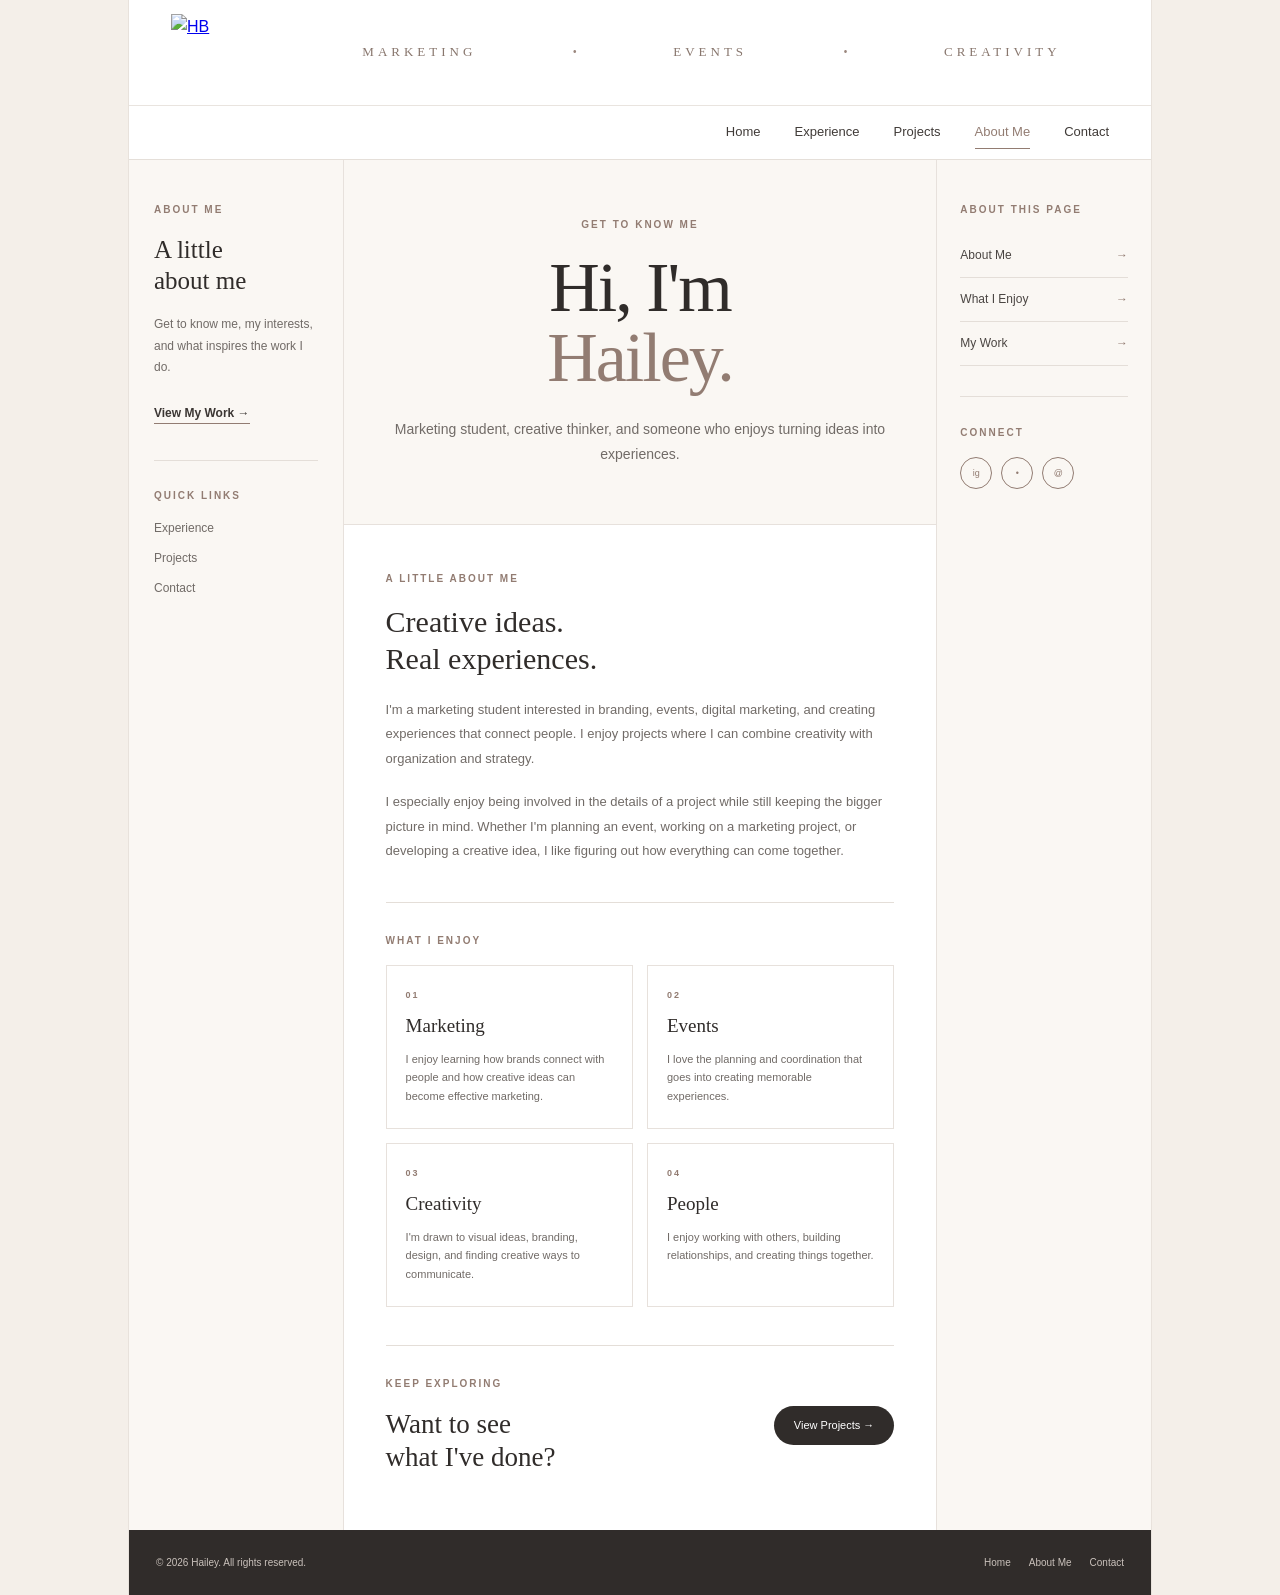
==== about.html @ aefda686 "Remove Resume link from about.html Removed the Resume link from the navigation." ====
<!DOCTYPE html>
<html lang="en">

<head>

    <meta charset="UTF-8">

    <meta
        name="viewport"
        content="width=device-width, initial-scale=1.0"
    >

    <title>About Me | Hailey</title>

    <link rel="stylesheet" href="style.css">

</head>


<body>

<div class="site">


    <!-- =====================================================
         HEADER
         ===================================================== -->

    <header class="header">


        <div class="brand-row">


            <a href="index.html" class="logo">

                <img
                    src="hb-logo-transparent.png"
                    alt="HB"
                >

            </a>


            <div class="tagline">

                <span>MARKETING</span>

                <span class="separator">•</span>

                <span>EVENTS</span>

                <span class="separator">•</span>

                <span>CREATIVITY</span>

            </div>


        </div>


        <!-- NAVIGATION -->

        <nav class="navigation">

            <div id="nav"></div>

        </nav>


    </header>



    <!-- =====================================================
         THREE COLUMN LAYOUT
         ===================================================== -->

    <div class="columns">


        <!-- =================================================
             LEFT PANEL
             ================================================= -->

        <aside class="left-panel">


            <div>

                <div class="label">
                    ABOUT ME
                </div>


                <h2>
                    A little<br>
                    about me
                </h2>


                <p>
                    Get to know me, my interests, and
                    what inspires the work I do.
                </p>


                <a
                    href="projects.html"
                    class="arrow-link"
                >
                    View My Work →
                </a>

            </div>



            <!-- QUICK LINKS -->

            <div class="quick-links">

                <div class="label">
                    QUICK LINKS
                </div>


                <a href="experience.html">
                    Experience
                </a>


                <a href="projects.html">
                    Projects
                </a>



                <a href="contact.html">
                    Contact
                </a>

            </div>


        </aside>



        <!-- =================================================
             CENTER
             ================================================= -->

        <main class="center-panel">


            <!-- ABOUT HERO -->

            <section class="about-hero">


                <div class="about-hero-inner">


                    <div class="small-heading">
                        Get to know me
                    </div>


                    <h1>
                        Hi, I'm<br>
                        <span>Hailey.</span>
                    </h1>


                    <p>
                        Marketing student, creative thinker,
                        and someone who enjoys turning ideas
                        into experiences.
                    </p>


                </div>


            </section>



            <!-- ABOUT CONTENT -->

            <section class="about-content">


                <div class="label">
                    A LITTLE ABOUT ME
                </div>


                <h2>
                    Creative ideas.<br>
                    Real experiences.
                </h2>


                <p>

                    I'm a marketing student interested in
                    branding, events, digital marketing,
                    and creating experiences that connect
                    people. I enjoy projects where I can
                    combine creativity with organization
                    and strategy.

                </p>


                <p>

                    I especially enjoy being involved in
                    the details of a project while still
                    keeping the bigger picture in mind.
                    Whether I'm planning an event, working
                    on a marketing project, or developing
                    a creative idea, I like figuring out
                    how everything can come together.

                </p>



                <!-- WHAT I ENJOY -->

                <div class="about-divider"></div>


                <div class="label">
                    WHAT I ENJOY
                </div>


                <div class="about-grid">


                    <div class="about-card">

                        <div class="about-number">
                            01
                        </div>

                        <h3>
                            Marketing
                        </h3>

                        <p>
                            I enjoy learning how brands
                            connect with people and how
                            creative ideas can become
                            effective marketing.
                        </p>

                    </div>



                    <div class="about-card">

                        <div class="about-number">
                            02
                        </div>

                        <h3>
                            Events
                        </h3>

                        <p>
                            I love the planning and
                            coordination that goes into
                            creating memorable experiences.
                        </p>

                    </div>



                    <div class="about-card">

                        <div class="about-number">
                            03
                        </div>

                        <h3>
                            Creativity
                        </h3>

                        <p>
                            I'm drawn to visual ideas,
                            branding, design, and finding
                            creative ways to communicate.
                        </p>

                    </div>



                    <div class="about-card">

                        <div class="about-number">
                            04
                        </div>

                        <h3>
                            People
                        </h3>

                        <p>
                            I enjoy working with others,
                            building relationships, and
                            creating things together.
                        </p>

                    </div>


                </div>



                <!-- FINAL SECTION -->

                <div class="about-divider"></div>


                <div class="about-bottom">


                    <div>

                        <div class="label">
                            KEEP EXPLORING
                        </div>


                        <h2>
                            Want to see<br>
                            what I've done?
                        </h2>

                    </div>


                    <a
                        href="projects.html"
                        class="about-button"
                    >
                        View Projects →
                    </a>


                </div>


            </section>


        </main>



        <!-- =================================================
             RIGHT PANEL
             ================================================= -->

        <aside class="right-panel">


            <div>


                <div class="label">
                    ABOUT THIS PAGE
                </div>


                <a
                    href="#about"
                    class="right-link"
                >
                    About Me
                    <span>→</span>
                </a>


                <a
                    href="#interests"
                    class="right-link"
                >
                    What I Enjoy
                    <span>→</span>
                </a>


                <a
                    href="#work"
                    class="right-link"
                >
                    My Work
                    <span>→</span>
                </a>


            </div>



            <!-- CONNECT -->

            <div class="connect">

                <div class="label">
                    CONNECT
                </div>


                <div class="social">

                    <a
                        href="#"
                        aria-label="Instagram"
                    >
                        ig
                    </a>


                    <a
                        href="#"
                        aria-label="Social"
                    >
                        •
                    </a>


                    <a
                        href="mailto:YOUR-EMAIL@example.com"
                        aria-label="Email"
                    >
                        @
                    </a>

                </div>

            </div>


        </aside>


    </div>



    <!-- =====================================================
         FOOTER
         ===================================================== -->

    <footer>

        <span>
            © 2026 Hailey. All rights reserved.
        </span>


        <div>

            <a href="index.html">
                Home
            </a>


            <a href="about.html">
                About Me
            </a>


            <a href="contact.html">
                Contact
            </a>

        </div>

    </footer>


</div>



<script src="nav.js"></script>

</body>

</html>
---- style.css ----
/* =========================================================
   HAILEY PORTFOLIO
   ========================================================= */


/* RESET */

* {
    margin: 0;
    padding: 0;
    box-sizing: border-box;
}


html {
    scroll-behavior: smooth;
}


body {

    background: #f4efe9;

    color: #302c2a;

    font-family:
        Arial,
        Helvetica,
        sans-serif;

    line-height: 1.6;
}


/* =========================================================
   MAIN WEBSITE
   10% BACKGROUND ON EACH SIDE
   ========================================================= */

.site {

    width: 80%;

    margin: 0 auto;

    min-height: 100vh;

    background: #ffffff;

    border-left: 1px solid #e8e2dc;

    border-right: 1px solid #e8e2dc;
}


/* =========================================================
   HEADER
   ========================================================= */

.header {

    background: #ffffff;

    border-bottom: 1px solid #e5dfd9;
}


/* =========================================================
   LOGO + TAGLINE
   ========================================================= */

.brand-row {

    height: 105px;

    display: flex;

    align-items: center;

    padding: 12px 42px;
}


.logo {

    width: 78px;

    height: 78px;

    display: flex;

    align-items: center;

    justify-content: center;

    flex-shrink: 0;
}


.logo img {

    width: 100%;

    height: 100%;

    object-fit: contain;

    display: block;
}


/* =========================================================
   MARKETING • EVENTS • CREATIVITY
   ========================================================= */

.tagline {

    flex: 1;

    margin-left: 65px;

    display: flex;

    align-items: center;

    justify-content: space-around;

    color: #88766d;

    font-family:
        Georgia,
        "Times New Roman",
        serif;

    font-size: 13px;

    font-weight: 500;

    letter-spacing: 4px;
}


.separator {

    font-family: Arial, sans-serif;

    font-size: 10px;

    letter-spacing: 0;

    color: #9b877e;
}


/* =========================================================
   NAVIGATION
   ========================================================= */

.navigation {

    border-top: 1px solid #e9e4df;

    padding: 14px 42px;
}


#nav {

    display: flex;

    justify-content: flex-end;
}


.nav-links {

    display: flex;

    align-items: center;

    gap: 34px;
}


.nav-links a {

    position: relative;

    color: #403b38;

    text-decoration: none;

    font-size: 13px;

    font-weight: 500;

    padding: 2px 0;
}


.nav-links a:hover {

    color: #927c72;
}


.nav-links a.active {

    color: #927c72;
}


.nav-links a::after {

    content: "";

    position: absolute;

    left: 0;

    bottom: -4px;

    width: 0;

    height: 1px;

    background: #927c72;

    transition: width 0.2s ease;
}


.nav-links a:hover::after,

.nav-links a.active::after {

    width: 100%;
}


/* =========================================================
   THREE COLUMN LAYOUT
   ========================================================= */

.columns {

    display: grid;

    grid-template-columns:
        21%
        58%
        21%;

    min-height: 650px;
}


/* =========================================================
   LEFT PANEL
   ========================================================= */

.left-panel {

    background: #faf7f3;

    border-right: 1px solid #e7e1dc;

    padding: 42px 25px;

    /* CHANGED:
       No longer pushes Quick Links to bottom */
    display: block;
}


.label {

    color: #927c72;

    font-size: 10px;

    font-weight: 600;

    letter-spacing: 2px;

    margin-bottom: 16px;
}


.left-panel h2 {

    font-family:
        Georgia,
        "Times New Roman",
        serif;

    font-size: 25px;

    font-weight: 400;

    line-height: 1.25;

    margin-bottom: 18px;
}


.left-panel p {

    color: #716b67;

    font-size: 12px;

    line-height: 1.8;

    margin-bottom: 20px;
}


.arrow-link {

    color: #3b3633;

    font-size: 12px;

    font-weight: 600;

    text-decoration: none;

    border-bottom: 1px solid #927c72;

    padding-bottom: 3px;
}


.arrow-link:hover {

    color: #927c72;
}


/* =========================================================
   QUICK LINKS
   NOW DIRECTLY UNDER EXPLORE
   ========================================================= */

.quick-links {

    border-top: 1px solid #e4ded8;

    padding-top: 27px;

    margin-top: 35px;
}


.quick-links .label {

    margin-bottom: 15px;
}


.quick-links a {

    display: block;

    color: #716b67;

    font-size: 12px;

    text-decoration: none;

    margin-bottom: 11px;
}


.quick-links a:hover {

    color: #927c72;
}


/* =========================================================
   CENTER PANEL
   ========================================================= */

.center-panel {

    background: #ffffff;

    min-width: 0;
}


/* =========================================================
   HERO
   ========================================================= */

.hero {

    min-height: 365px;

    background: #faf7f3;

    border-bottom: 1px solid #e7e1dc;

    display: flex;

    align-items: center;

    justify-content: center;

    text-align: center;

    padding: 50px 40px;
}


.hero-inner {

    max-width: 620px;
}


.small-heading {

    color: #927c72;

    font-size: 10px;

    font-weight: 600;

    letter-spacing: 2px;

    margin-bottom: 18px;

    text-transform: uppercase;
}


.hero h1 {

    font-family:
        Georgia,
        "Times New Roman",
        serif;

    font-size: clamp(48px, 6vw, 70px);

    font-weight: 400;

    line-height: 1;

    letter-spacing: -2px;

    margin-bottom: 25px;
}


.hero h1 span {

    color: #927c72;
}


.hero p {

    color: #716b67;

    font-size: 14px;

    line-height: 1.8;

    max-width: 560px;

    margin: 0 auto 27px;
}


/* =========================================================
   BUTTON
   ========================================================= */

.button {

    display: inline-block;

    background: #302c2a;

    color: #ffffff;

    text-decoration: none;

    font-size: 11px;

    padding: 11px 22px;

    border-radius: 30px;
}


.button:hover {

    background: #927c72;
}


/* =========================================================
   CONTENT
   ========================================================= */

.content {

    padding: 46px 42px 55px;
}


.content h2 {

    font-family:
        Georgia,
        "Times New Roman",
        serif;

    font-size: 30px;

    font-weight: 400;

    line-height: 1.25;

    margin-bottom: 18px;
}


.description {

    color: #716b67;

    font-size: 13px;

    line-height: 1.8;

    max-width: 650px;

    margin-bottom: 30px;
}


/* =========================================================
   CARDS
   ========================================================= */

.cards {

    display: grid;

    grid-template-columns:
        repeat(3, 1fr);

    gap: 13px;
}


.card {

    border: 1px solid #e7e1dc;

    padding: 20px 17px;

    background: #ffffff;
}


.card:hover {

    border-color: #927c72;
}


.icon {

    color: #927c72;

    font-size: 20px;

    margin-bottom: 8px;
}


.card h3 {

    font-family:
        Georgia,
        "Times New Roman",
        serif;

    font-size: 17px;

    font-weight: 400;

    margin-bottom: 7px;
}


.card p {

    color: #716b67;

    font-size: 11px;

    line-height: 1.7;
}


/* =========================================================
   RIGHT PANEL
   ========================================================= */

.right-panel {

    background: #faf7f3;

    border-left: 1px solid #e7e1dc;

    padding: 42px 23px;

    /* CHANGED:
       No longer pushes Connect to bottom */
    display: block;
}


.right-panel h2 {

    font-family:
        Georgia,
        "Times New Roman",
        serif;

    font-size: 23px;

    font-weight: 400;

    line-height: 1.3;

    margin-bottom: 23px;
}


/* =========================================================
   RIGHT LINKS
   ========================================================= */

.right-link {

    display: flex;

    justify-content: space-between;

    align-items: center;

    color: #4a4542;

    text-decoration: none;

    font-size: 12px;

    padding: 12px 0;

    border-bottom: 1px solid #e4ded8;
}


.right-link:hover {

    color: #927c72;
}


.right-link span {

    color: #927c72;
}


/* =========================================================
   CONNECT
   DIRECTLY UNDER MY WORK
   ========================================================= */

.connect {

    padding-top: 28px;

    margin-top: 30px;

    border-top: 1px solid #e4ded8;
}


.social {

    display: flex;

    gap: 9px;
}


.social a {

    width: 32px;

    height: 32px;

    border: 1px solid #927c72;

    border-radius: 50%;

    display: flex;

    align-items: center;

    justify-content: center;

    text-decoration: none;

    color: #927c72;

    font-size: 9px;
}


.social a:hover {

    background: #927c72;

    color: #ffffff;
}


/* =========================================================
   FOOTER
   ========================================================= */

footer {

    min-height: 65px;

    background: #302c2a;

    color: #c9c1bb;

    display: flex;

    align-items: center;

    justify-content: space-between;

    padding: 18px 27px;

    font-size: 10px;
}


footer div {

    display: flex;

    gap: 18px;
}


footer a {

    color: #c9c1bb;

    text-decoration: none;
}


footer a:hover {

    color: #ffffff;
}


/* =========================================================
   TABLET
   ========================================================= */

@media (max-width: 1000px) {

    .site {
        width: 90%;
    }


    .columns {

        grid-template-columns:
            23%
            54%
            23%;
    }


    .tagline {

        margin-left: 35px;

        letter-spacing: 2px;

        font-size: 11px;
    }


    .nav-links {

        gap: 20px;
    }


    .cards {

        grid-template-columns: 1fr;
    }

}


/* =========================================================
   MOBILE
   ========================================================= */

@media (max-width: 700px) {

    .site {
        width: 94%;
    }


    .brand-row {

        height: 90px;

        padding: 10px 20px;
    }


    .logo {

        width: 60px;

        height: 60px;
    }


    .tagline {

        margin-left: 20px;

        font-size: 8px;

        letter-spacing: 1.5px;
    }


    .navigation {

        padding: 12px 20px;
    }


    #nav {

        justify-content: flex-start;
    }


    .nav-links {

        flex-wrap: wrap;

        justify-content: flex-start;

        gap: 10px 18px;
    }


    .columns {

        grid-template-columns: 1fr;
    }


    .center-panel {

        order: -1;
    }


    .left-panel {

        border-right: none;

        border-bottom: 1px solid #e7e1dc;

        min-height: 400px;
    }


    .right-panel {

        border-left: none;

        border-top: 1px solid #e7e1dc;

        min-height: 350px;
    }


    .hero {

        min-height: 420px;

        padding: 40px 25px;
    }


    .content {

        padding: 40px 25px;
    }


    footer {

        flex-direction: column;

        gap: 12px;

        text-align: center;
    }

}


/* =========================================================
   VERY SMALL PHONES
   ========================================================= */

@media (max-width: 450px) {

    .site {

        width: 100%;
    }


    .tagline {

        font-size: 7px;

        letter-spacing: 1px;

        margin-left: 12px;
    }


    .hero h1 {

        font-size: 47px;
    }

}
/* =========================================================
   ABOUT ME PAGE
   ========================================================= */

.about-hero {

    min-height: 365px;

    background: #faf7f3;

    border-bottom: 1px solid #e7e1dc;

    display: flex;

    align-items: center;

    justify-content: center;

    text-align: center;

    padding: 50px 40px;
}


.about-hero-inner {

    max-width: 620px;
}


.about-hero .small-heading {

    color: #927c72;

    font-size: 10px;

    font-weight: 600;

    letter-spacing: 2px;

    margin-bottom: 20px;

    text-transform: uppercase;
}


.about-hero h1 {

    font-family:
        Georgia,
        "Times New Roman",
        serif;

    font-size: clamp(48px, 6vw, 70px);

    font-weight: 400;

    line-height: 1;

    letter-spacing: -2px;

    margin-bottom: 24px;
}


.about-hero h1 span {

    color: #927c72;
}


.about-hero p {

    color: #716b67;

    font-size: 14px;

    line-height: 1.8;

    max-width: 520px;

    margin: auto;
}


/* =========================================================
   ABOUT CONTENT
   ========================================================= */

.about-content {

    padding: 46px 42px 55px;
}


.about-content h2 {

    font-family:
        Georgia,
        "Times New Roman",
        serif;

    font-size: 30px;

    font-weight: 400;

    line-height: 1.25;

    margin-bottom: 20px;
}


.about-content > p {

    color: #716b67;

    font-size: 13px;

    line-height: 1.9;

    max-width: 680px;

    margin-bottom: 18px;
}


/* =========================================================
   DIVIDERS
   ========================================================= */

.about-divider {

    width: 100%;

    height: 1px;

    background: #e4ded8;

    margin: 38px 0 30px;
}


/* =========================================================
   ABOUT CARDS
   ========================================================= */

.about-grid {

    display: grid;

    grid-template-columns: 1fr 1fr;

    gap: 14px;
}


.about-card {

    border: 1px solid #e7e1dc;

    padding: 22px 19px;

    background: #ffffff;
}


.about-card:hover {

    border-color: #927c72;
}


.about-number {

    color: #927c72;

    font-size: 9px;

    font-weight: 600;

    letter-spacing: 2px;

    margin-bottom: 9px;
}


.about-card h3 {

    font-family:
        Georgia,
        "Times New Roman",
        serif;

    font-size: 19px;

    font-weight: 400;

    margin-bottom: 8px;
}


.about-card p {

    color: #716b67;

    font-size: 11px;

    line-height: 1.7;
}


/* =========================================================
   ABOUT BOTTOM
   ========================================================= */

.about-bottom {

    display: flex;

    align-items: center;

    justify-content: space-between;

    gap: 25px;
}


.about-bottom h2 {

    margin-bottom: 0;

    font-size: 27px;
}


.about-button {

    display: inline-block;

    background: #302c2a;

    color: #ffffff;

    text-decoration: none;

    font-size: 11px;

    padding: 11px 20px;

    border-radius: 30px;

    white-space: nowrap;
}


.about-button:hover {

    background: #927c72;
}


/* =========================================================
   ABOUT PAGE MOBILE
   ========================================================= */

@media (max-width: 700px) {

    .about-hero {

        min-height: 400px;

        padding: 40px 25px;
    }


    .about-content {

        padding: 40px 25px 50px;
    }


    .about-grid {

        grid-template-columns: 1fr;
    }


    .about-bottom {

        flex-direction: column;

        align-items: flex-start;
    }

}
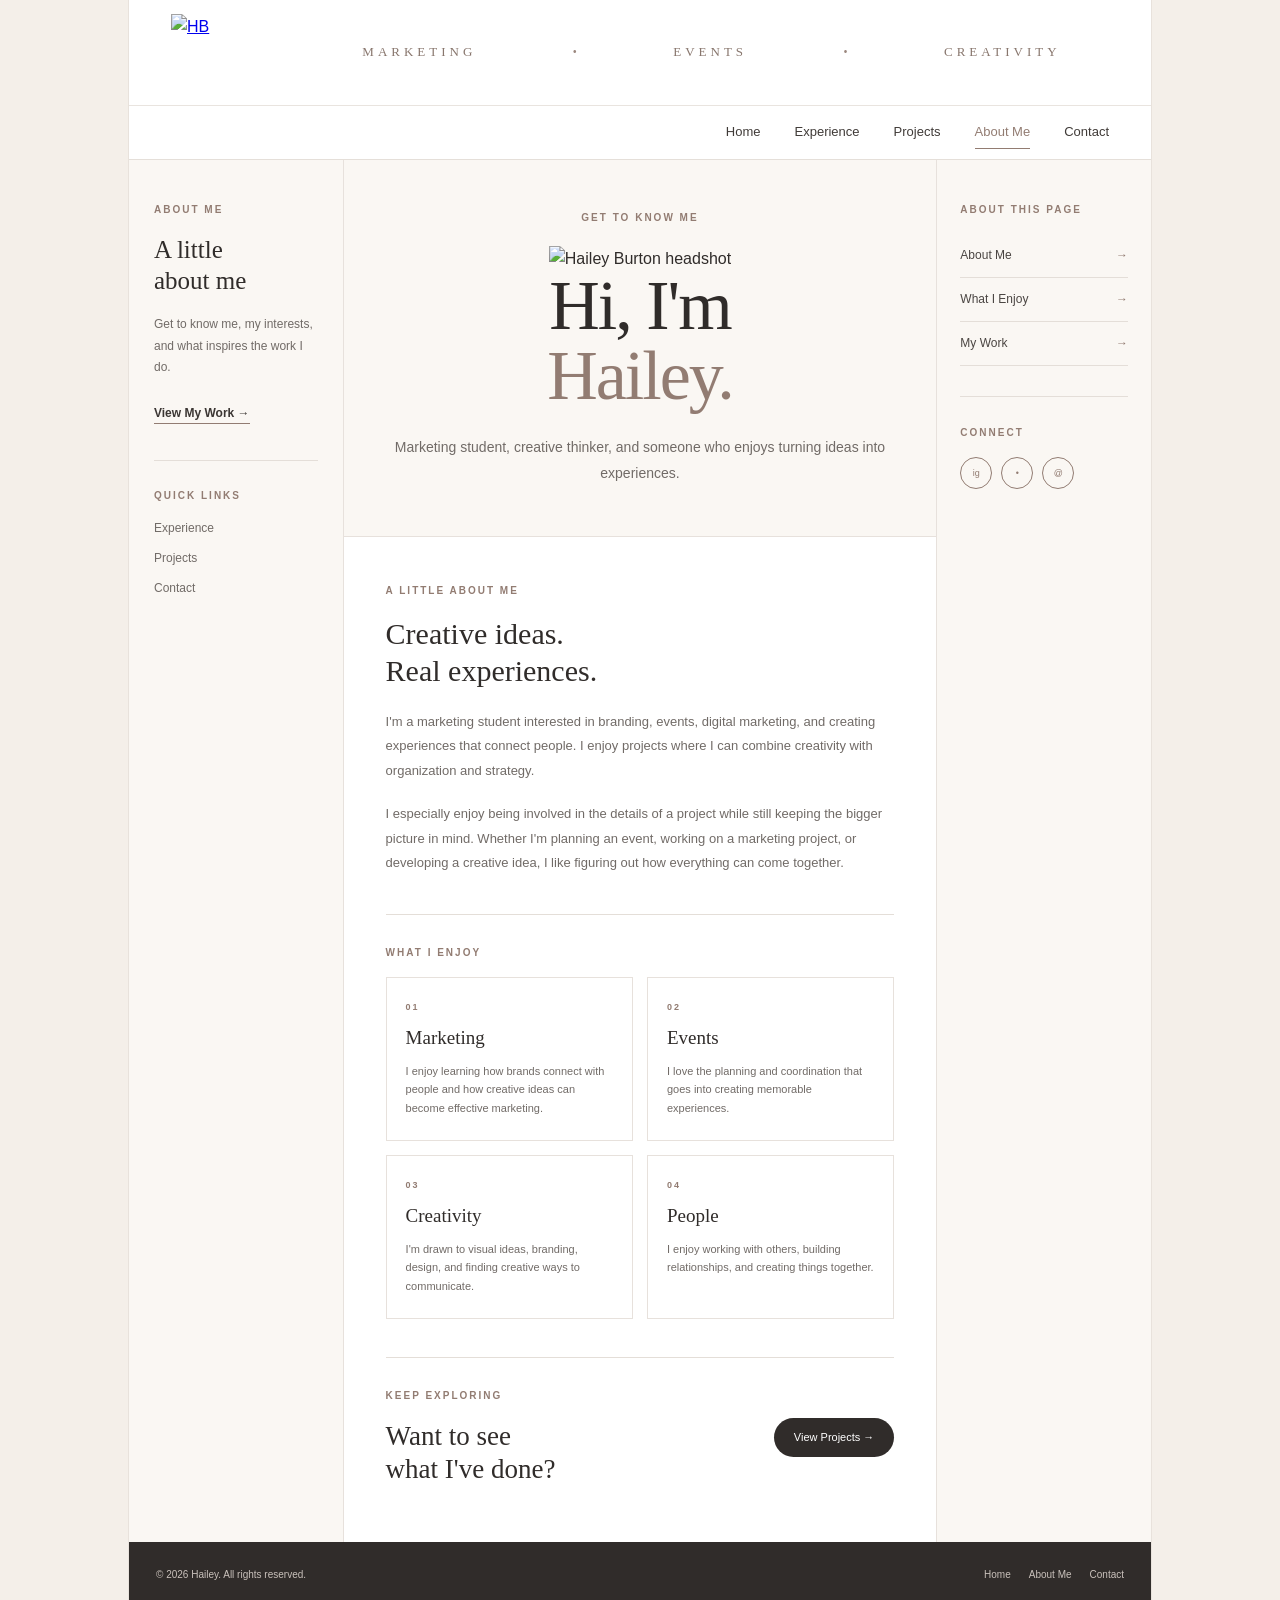
==== commit f9c68988: "Add headshot image to about page" ====
--- a/about.html
+++ b/about.html
@@ -167,7 +167,7 @@
                         Get to know me
                     </div>
 
-
+<img src="hailey_headshot_original_crop.jpg" alt="Hailey Burton headshot" class="headshot">
                     <h1>
                         Hi, I'm<br>
                         <span>Hailey.</span>
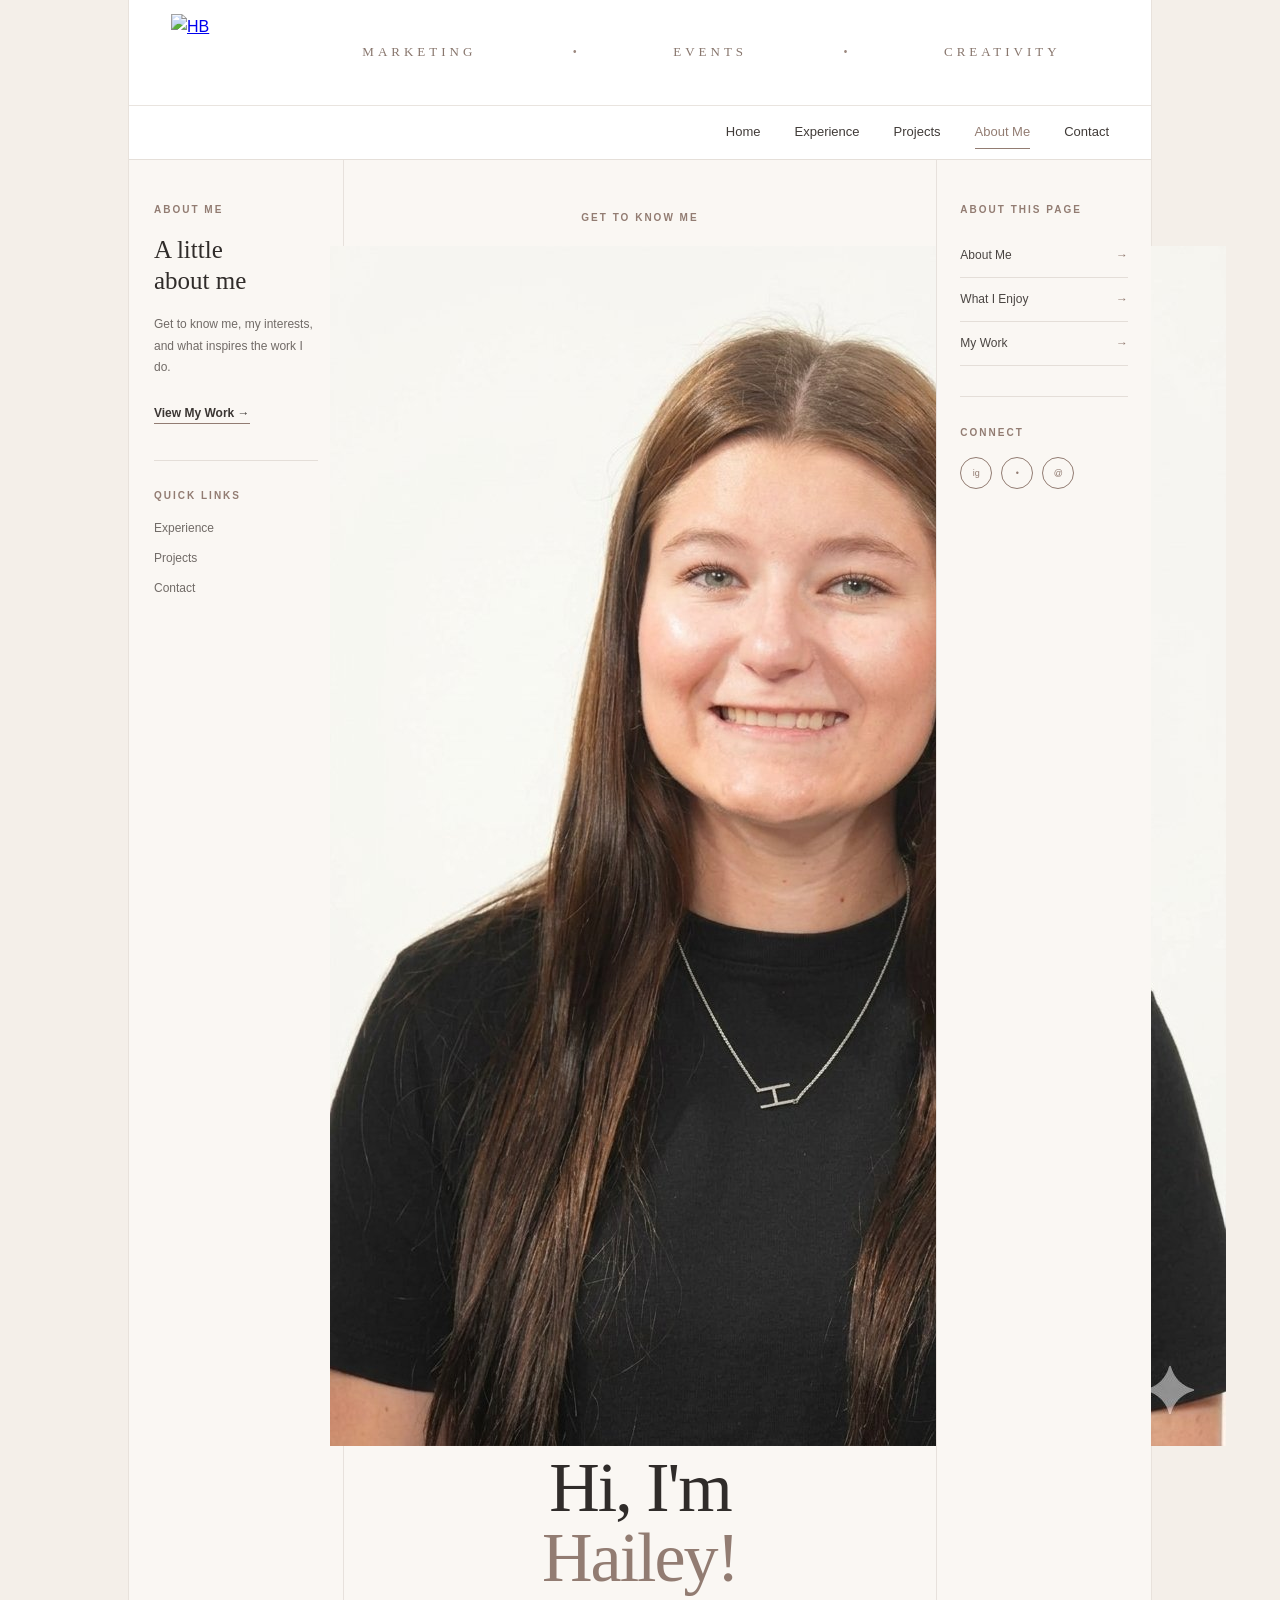
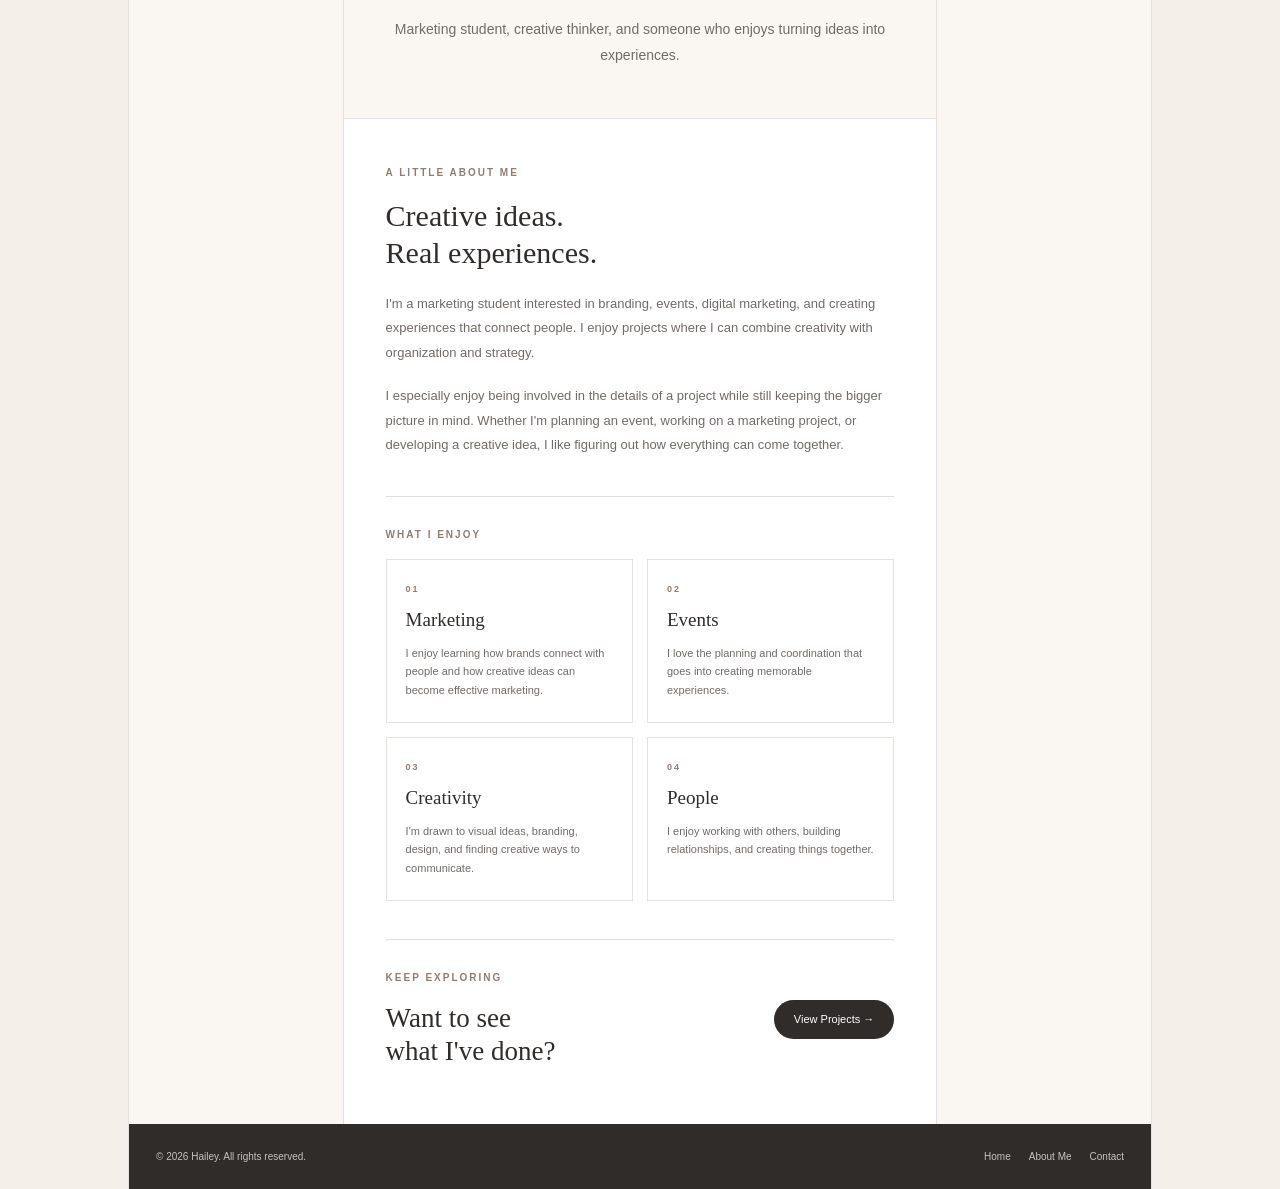
==== commit bc0e1706: "Update headshot image and greeting punctuation" ====
--- a/about.html
+++ b/about.html
@@ -167,10 +167,10 @@
                         Get to know me
                     </div>
 
-<img src="hailey_headshot_original_crop.jpg" alt="Hailey Burton headshot" class="headshot">
+<img src="download.jpg" alt="Hailey Burton headshot" class="headshot">
                     <h1>
                         Hi, I'm<br>
-                        <span>Hailey.</span>
+                        <span>Hailey!</span>
                     </h1>
 
 
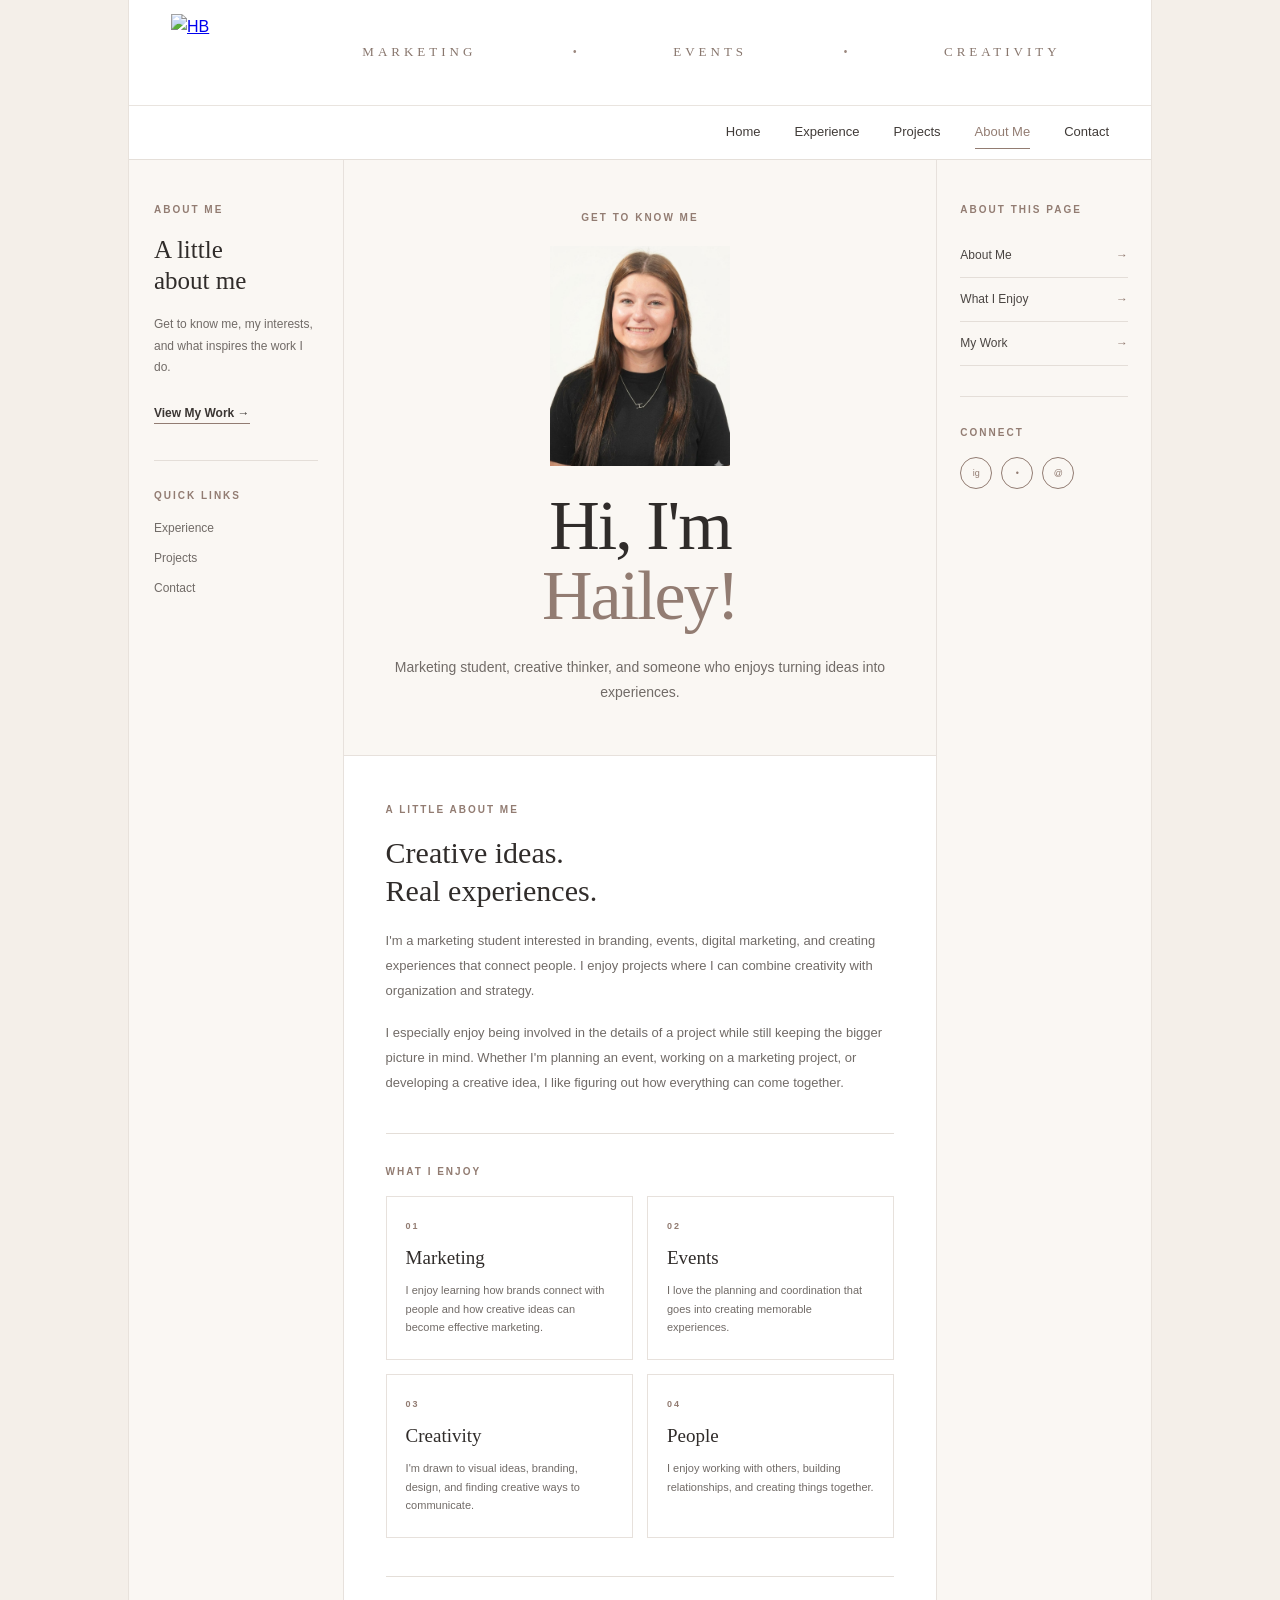
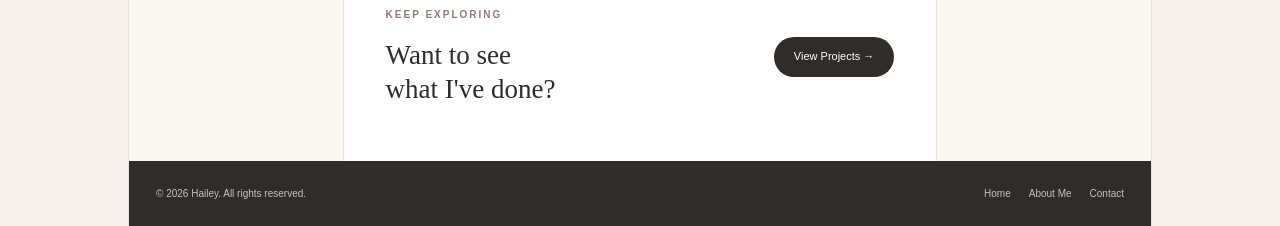
==== commit 6923759b: "Enhance headshot image styling in about.html Added inline styles to the headshot image for better pr" ====
--- a/about.html
+++ b/about.html
@@ -167,7 +167,7 @@
                         Get to know me
                     </div>
 
-<img src="download.jpg" alt="Hailey Burton headshot" class="headshot">
+<img src="download.jpg" alt="Hailey Burton headshot" class="headshot" style="width: 180px !important; height: 220px !important; max-width: 180px !important; max-height: 220px !important; object-fit: cover; display: block; margin: 0 auto 25px;">
                     <h1>
                         Hi, I'm<br>
                         <span>Hailey!</span>
--- a/style.css
+++ b/style.css
@@ -1265,5 +1265,14 @@
 
         align-items: flex-start;
     }
-
-}
+.about-hero-inner .headshot {
+    width: 180px !important;
+    height: 220px !important;
+    max-width: 180px !important;
+    max-height: 220px !important;
+    object-fit: cover;
+    border-radius: 8px;
+    display: block;
+    margin: 0 auto 25px;
+    box-sizing: border-box;
+}
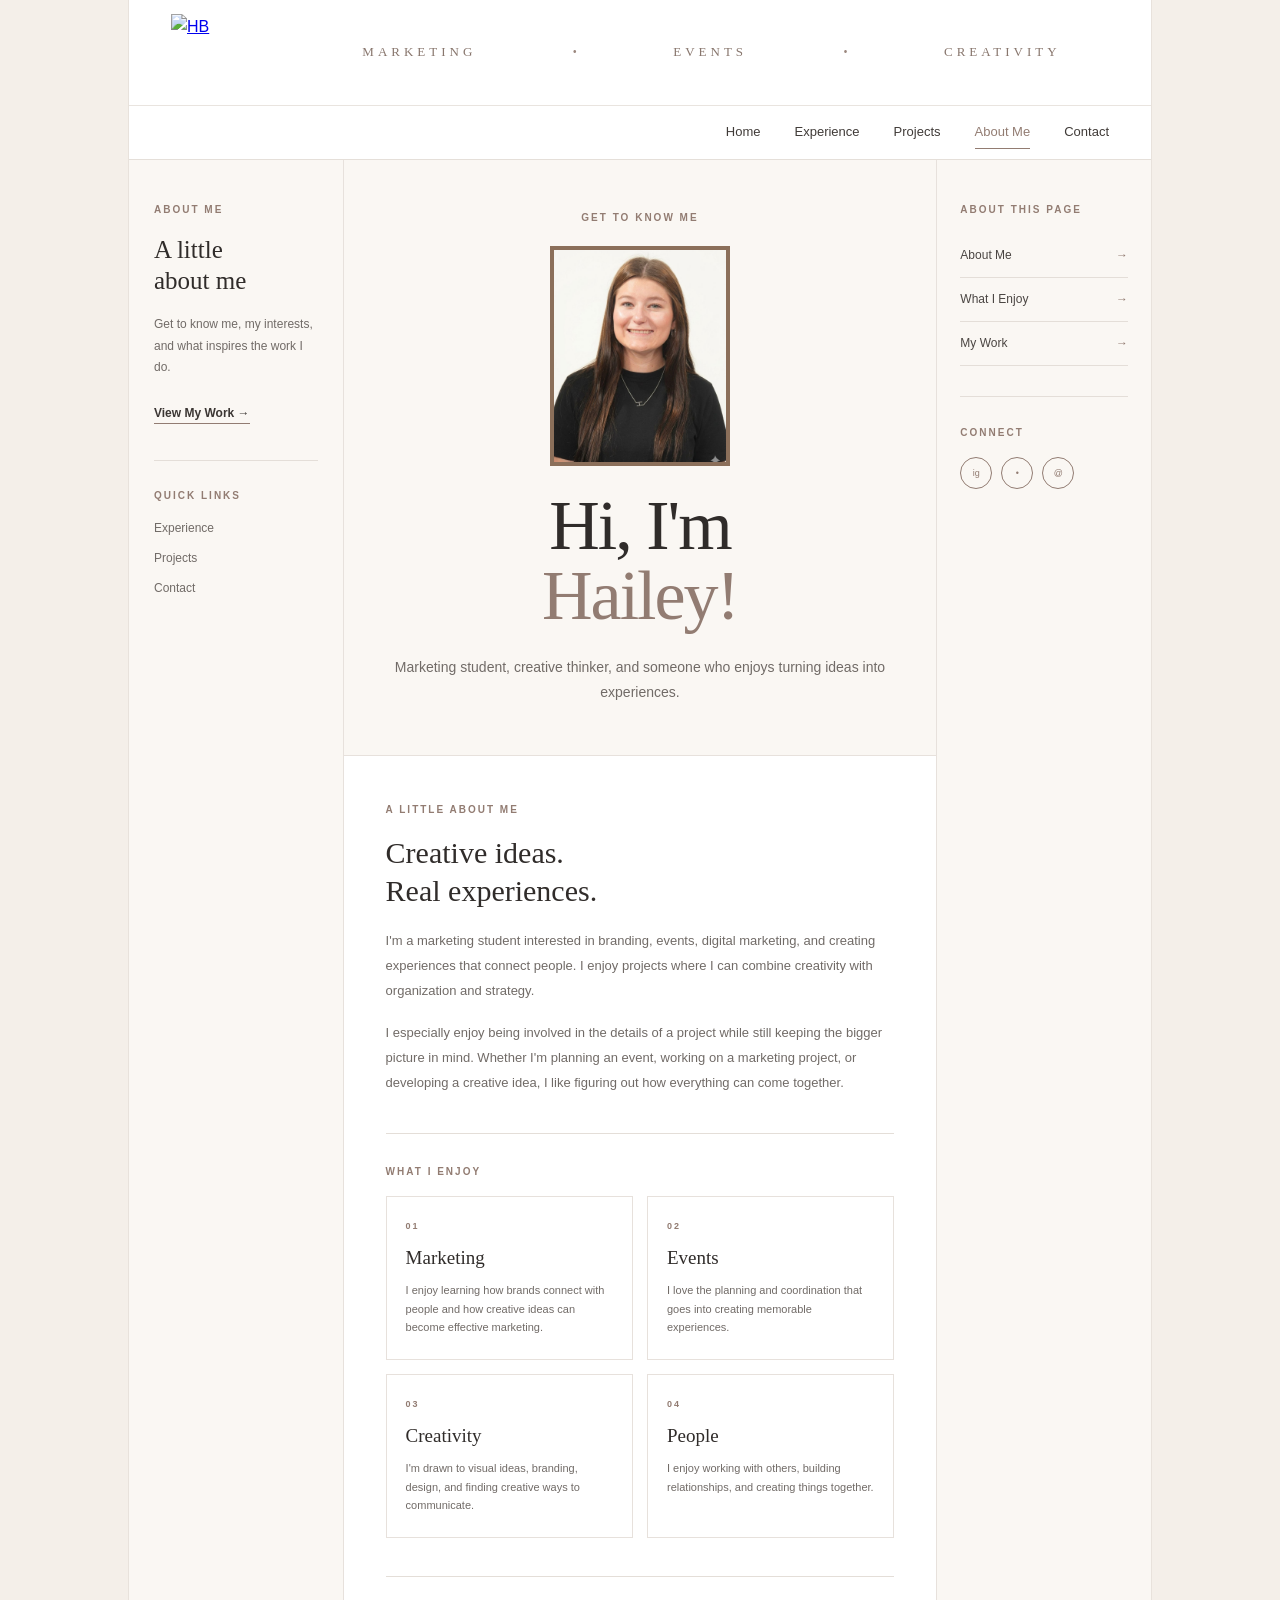
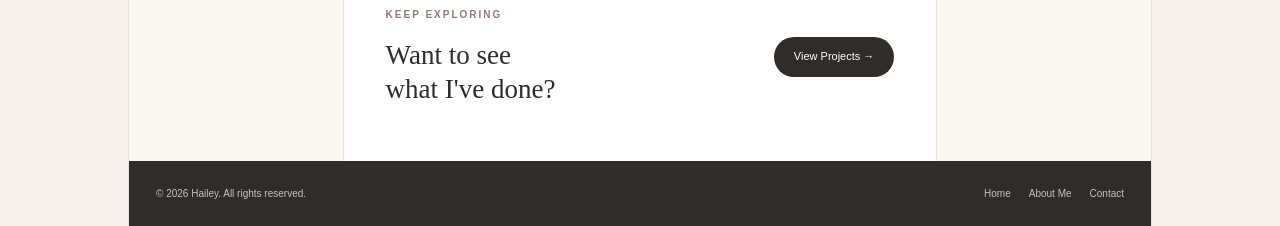
==== commit d9d86994: "Enhance headshot image with border styling Added a border to the headshot image for better visibilit" ====
--- a/about.html
+++ b/about.html
@@ -167,7 +167,7 @@
                         Get to know me
                     </div>
 
-<img src="download.jpg" alt="Hailey Burton headshot" class="headshot" style="width: 180px !important; height: 220px !important; max-width: 180px !important; max-height: 220px !important; object-fit: cover; display: block; margin: 0 auto 25px;">
+<img src="download.jpg" alt="Hailey Burton headshot" class="headshot" style="width: 180px !important; height: 220px !important; max-width: 180px !important; max-height: 220px !important; object-fit: cover; display: block; margin: 0 auto 25px;border: 4px solid #8b6f5a; box-sizing: border-box;">
                     <h1>
                         Hi, I'm<br>
                         <span>Hailey!</span>
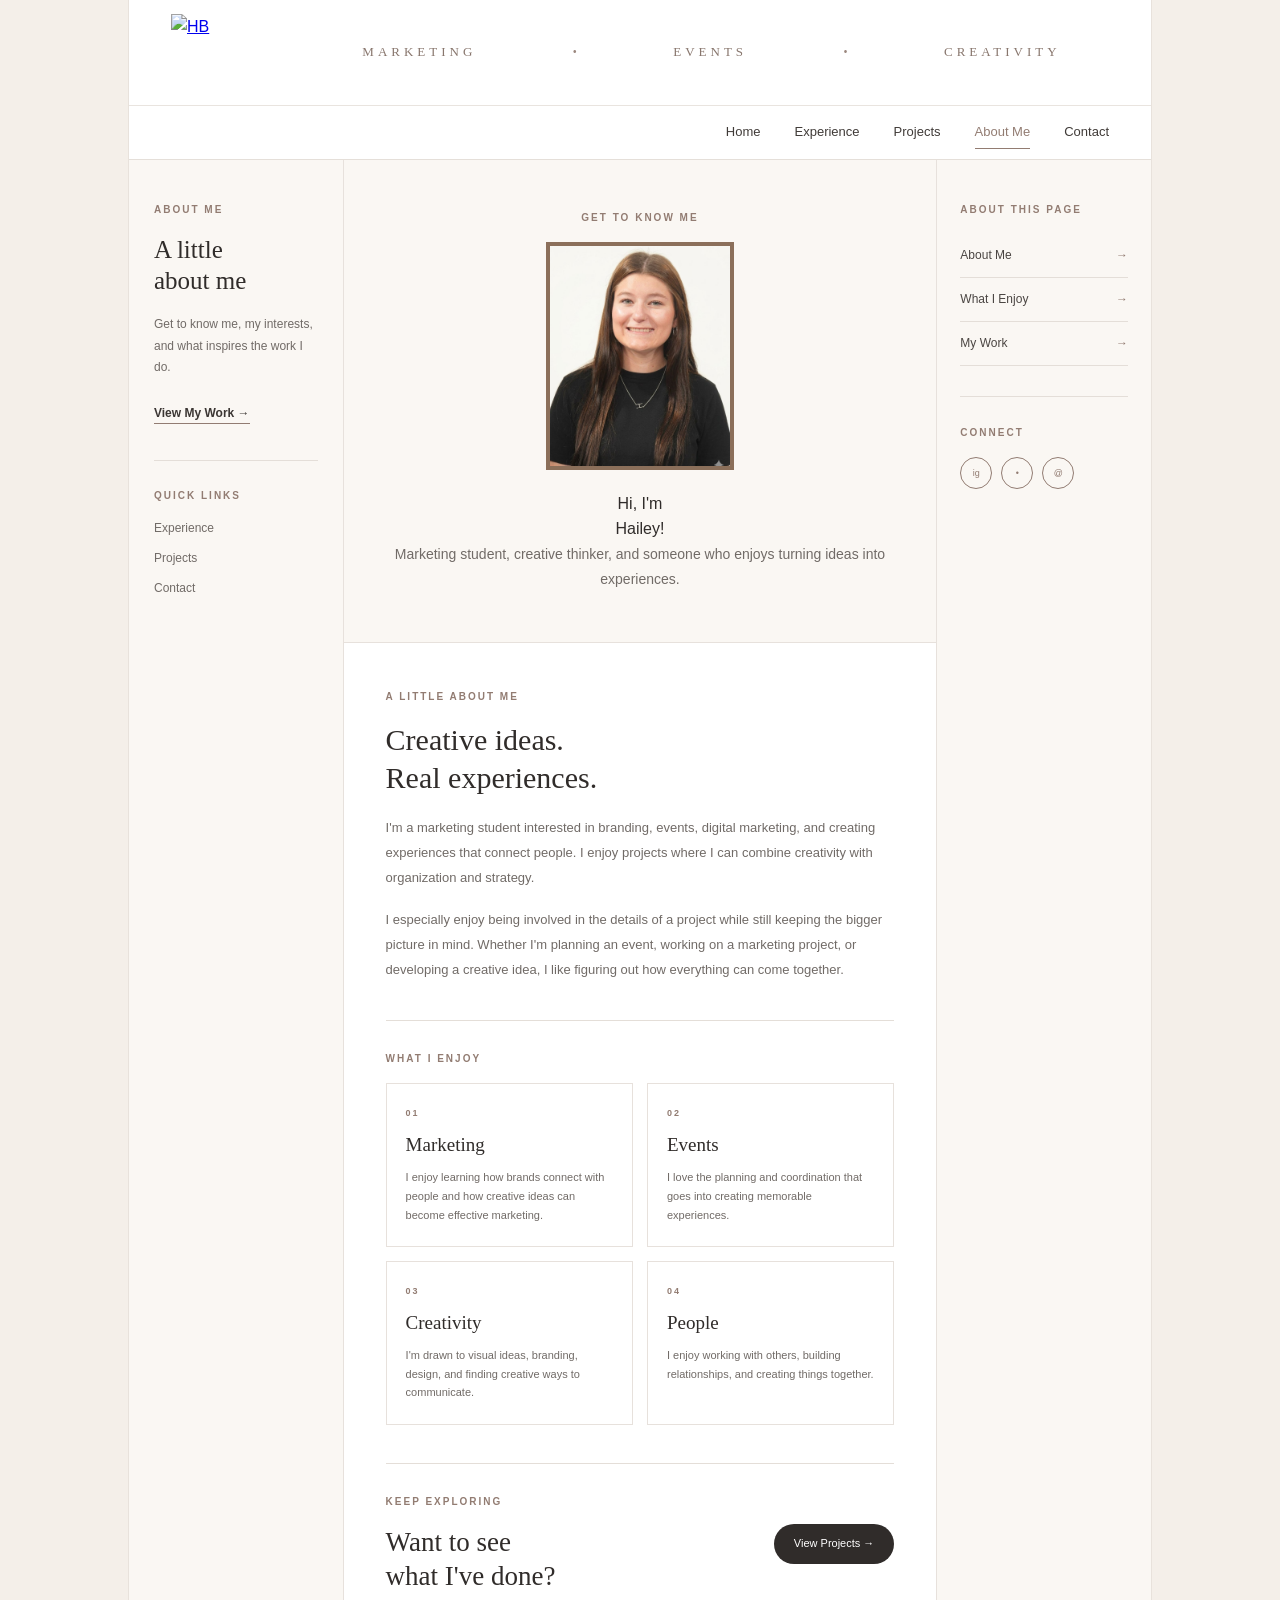
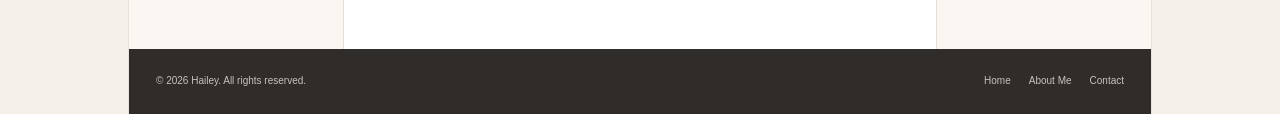
==== commit 6caf4170: "Enhance headshot image with box shadow Updated headshot image styling to include a box shadow." ====
--- a/about.html
+++ b/about.html
@@ -167,9 +167,7 @@
                         Get to know me
                     </div>
 
-<img src="download.jpg" alt="Hailey Burton headshot" class="headshot" style="width: 180px !important; height: 220px !important; max-width: 180px !important; max-height: 220px !important; object-fit: cover; display: block; margin: 0 auto 25px;border: 4px solid #8b6f5a; box-sizing: border-box;">
-                    <h1>
-                        Hi, I'm<br>
+<img src="download.jpg" alt="Hailey Burton headshot" class="headshot" style="width: 180px !important; height: 220px !important; max-width: 180px !important; max-height: 220px !important; object-fit: cover; display: block; margin: 0 auto 25px; box-shadow: 0 0 0 4px #8b6f5a;">                        Hi, I'm<br>
                         <span>Hailey!</span>
                     </h1>
 
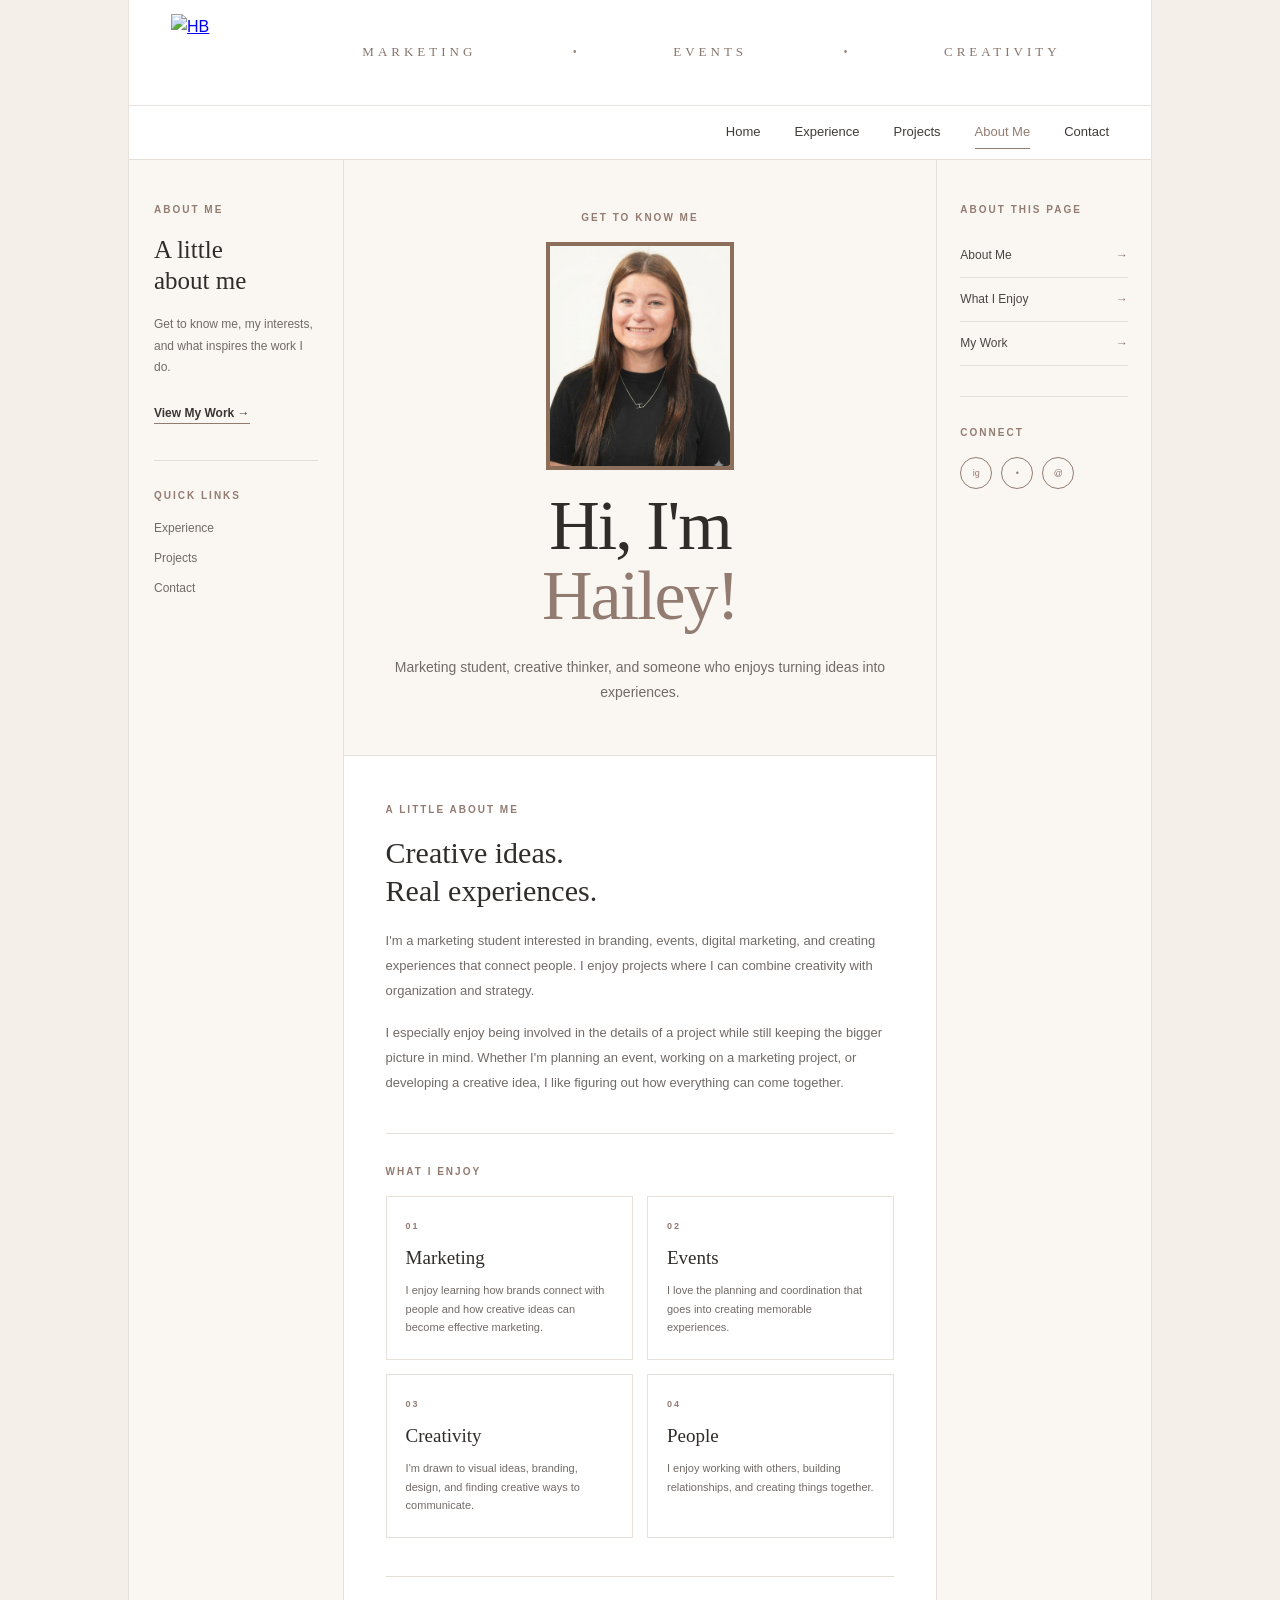
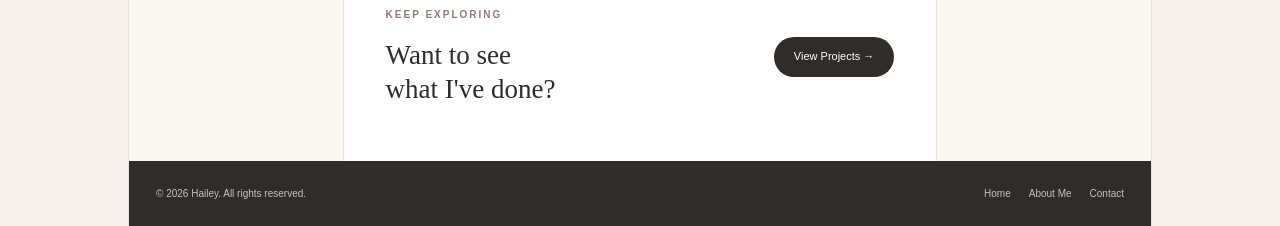
==== commit 03f43653: "Reorganize HTML structure for about section" ====
--- a/about.html
+++ b/about.html
@@ -167,11 +167,12 @@
                         Get to know me
                     </div>
 
-<img src="download.jpg" alt="Hailey Burton headshot" class="headshot" style="width: 180px !important; height: 220px !important; max-width: 180px !important; max-height: 220px !important; object-fit: cover; display: block; margin: 0 auto 25px; box-shadow: 0 0 0 4px #8b6f5a;">                        Hi, I'm<br>
-                        <span>Hailey!</span>
-                    </h1>
-
-
+<img src="download.jpg" alt="Hailey Burton headshot" class="headshot" style="width: 180px !important; height: 220px !important; max-width: 180px !important; max-height: 220px !important; object-fit: cover; display: block; margin: 0 auto 25px; box-shadow: 0 0 0 4px #8b6f5a;">
+
+<h1>
+    Hi, I'm<br>
+    <span>Hailey!</span>
+</h1>
                     <p>
                         Marketing student, creative thinker,
                         and someone who enjoys turning ideas
